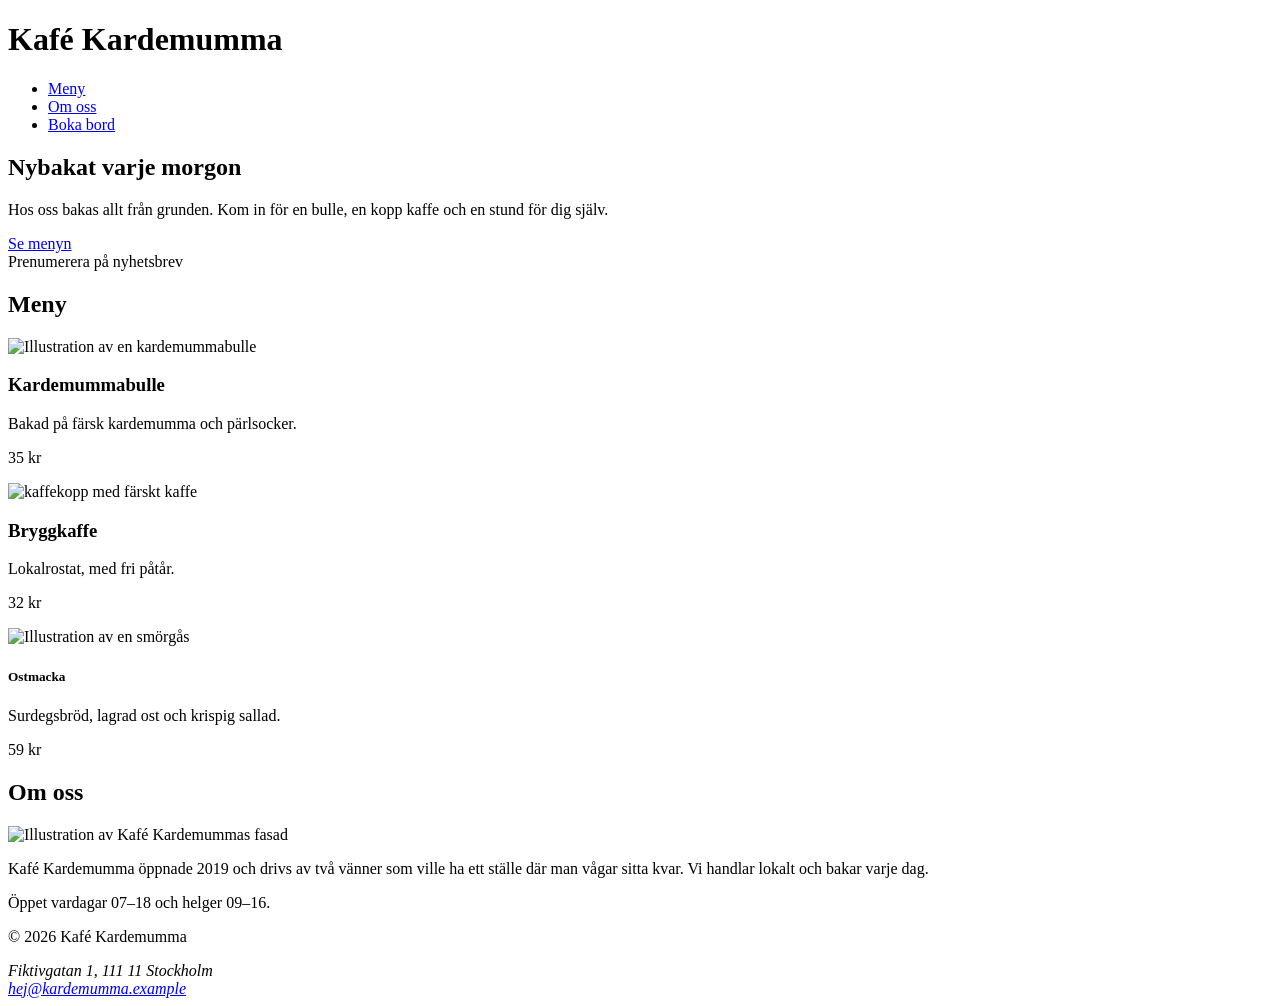
==== index.html @ 5b7b8144 "Rätta: Lägg till alt-text till kaffe.svg" ====
<!DOCTYPE html>
<html lang="sv">
<head>
  <meta charset="UTF-8">
  <meta name="viewport" content="width=device-width, initial-scale=1.0">
  <title>Kafé Kardemumma – fika i hjärtat av Stockholm</title>
  <link rel="stylesheet" href="css/variables.css">
  <link rel="stylesheet" href="css/base.css">
  <link rel="stylesheet" href="css/layout.css">
  <link rel="stylesheet" href="css/components.css">
</head>
<body>
  <header>
    <h1>Kafé Kardemumma</h1>
    <nav aria-label="Huvudmeny">
      <ul>
        <li><a href="#meny">Meny</a></li>
        <li><a href="#om-oss">Om oss</a></li>
        <li><a href="kontakt.htm">Boka bord</a></li>
      </ul>
    </nav>
  </header>

  <main>
    <section id="hero">
      <h2>Nybakat varje morgon</h2>
      <p>Hos oss bakas allt från grunden. Kom in för en bulle, en kopp kaffe och en stund för dig själv.</p>
      <a href="#meny" class="knapp">Se menyn</a>
      <div class="knapp" onclick="alert('Hej!')">Prenumerera på nyhetsbrev</div>
    </section>

    <section id="meny">
      <h2>Meny</h2>
      <div class="meny-lista">
      <article>
        <img src="images/bulle.svg" alt="Illustration av en kardemummabulle">
        <h3>Kardemummabulle</h3>
        <p>Bakad på färsk kardemumma och pärlsocker.</p>
        <p class="pris">35 kr</p>
      </article>
      <article>
        <img src="images/kaffe.svg" alt="kaffekopp med färskt kaffe">
        <h3>Bryggkaffe</h3>
        <p>Lokalrostat, med fri påtår.</p>
        <p class="pris">32 kr</p>
      </article>
      <article>
        <img src="images/smorgas.svg" alt="Illustration av en smörgås">
        <h5>Ostmacka</h5>
        <p>Surdegsbröd, lagrad ost och krispig sallad.</p>
        <p class="priss">59 kr</p>
      </article>
      </div>
    </section>

    <section id="meny">
      <h2>Om oss</h2>
      <img src="images/kafe.svg" alt="Illustration av Kafé Kardemummas fasad">
      <p>Kafé Kardemumma öppnade 2019 och drivs av två vänner som ville ha ett ställe där man vågar sitta kvar. Vi handlar lokalt och bakar varje dag.</p>
      <p>Öppet vardagar 07–18 och helger 09–16.</p>
    </section>
  </main>

  <footer>
    <p>&copy; 2026 Kafé Kardemumma</p>
    <address>
      Fiktivgatan 1, 111 11 Stockholm<br>
      <a href="mailto:hej@kardemumma.example">hej@kardemumma.example</a>
    </address>
  </footer>
</body>
</html>
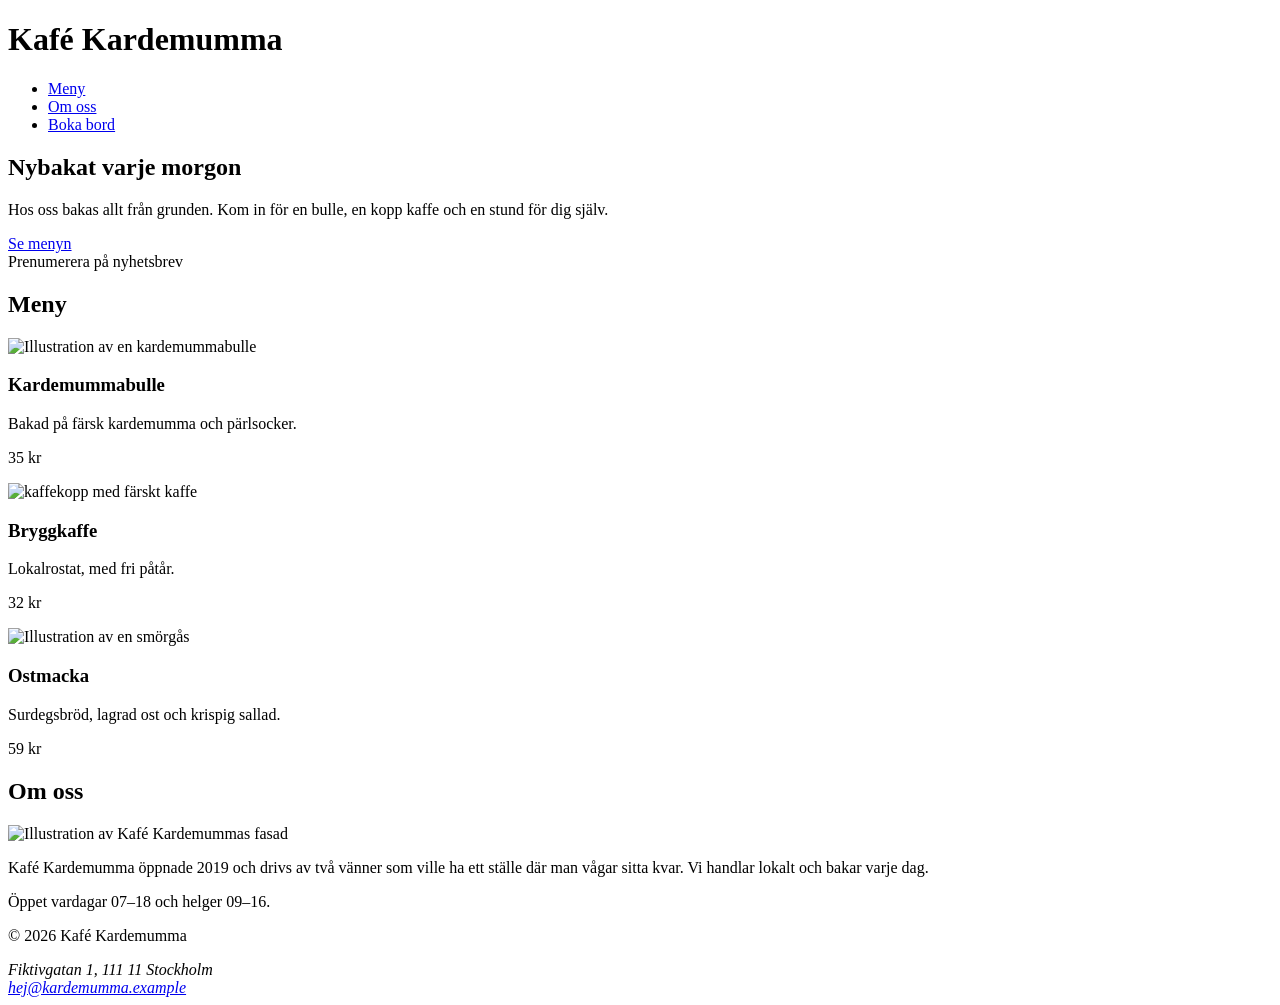
==== commit 02c6020e: "Rätta: ha inte <h5> efter <h3>. Ändra till <h3>" ====
--- a/index.html
+++ b/index.html
@@ -46,14 +46,14 @@
       </article>
       <article>
         <img src="images/smorgas.svg" alt="Illustration av en smörgås">
-        <h5>Ostmacka</h5>
+        <h3>Ostmacka</h3>
         <p>Surdegsbröd, lagrad ost och krispig sallad.</p>
         <p class="priss">59 kr</p>
       </article>
       </div>
     </section>
 
-    <section id="meny">
+    <section id="om-oss">
       <h2>Om oss</h2>
       <img src="images/kafe.svg" alt="Illustration av Kafé Kardemummas fasad">
       <p>Kafé Kardemumma öppnade 2019 och drivs av två vänner som ville ha ett ställe där man vågar sitta kvar. Vi handlar lokalt och bakar varje dag.</p>
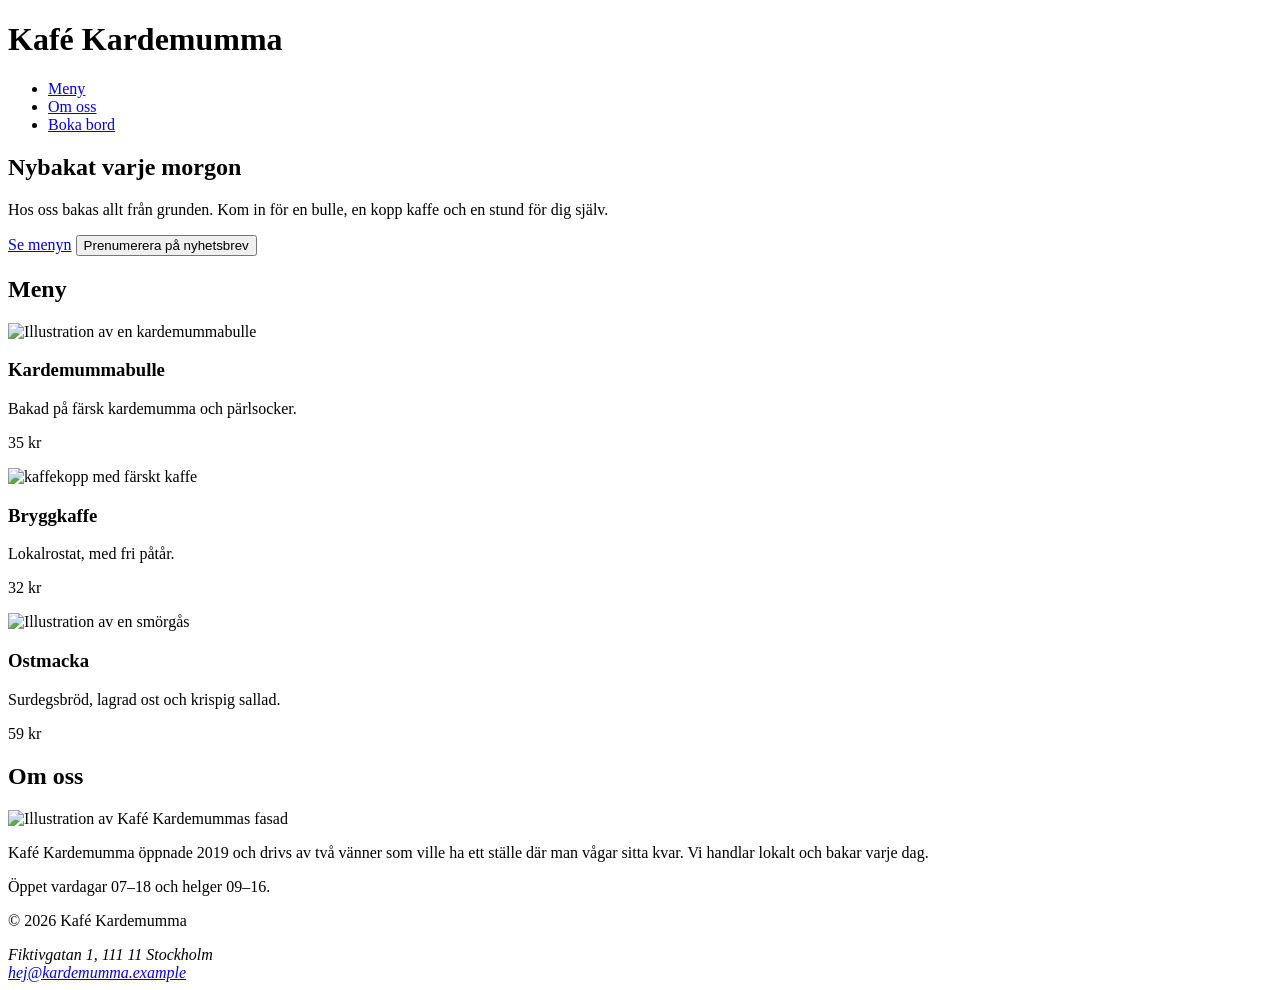
==== commit f5ddd06a: "Rätta: ändra från <div> till riktig <button> i hero" ====
--- a/index.html
+++ b/index.html
@@ -16,7 +16,7 @@
       <ul>
         <li><a href="#meny">Meny</a></li>
         <li><a href="#om-oss">Om oss</a></li>
-        <li><a href="kontakt.htm">Boka bord</a></li>
+        <li><a href="kontakt.html">Boka bord</a></li>
       </ul>
     </nav>
   </header>
@@ -26,7 +26,7 @@
       <h2>Nybakat varje morgon</h2>
       <p>Hos oss bakas allt från grunden. Kom in för en bulle, en kopp kaffe och en stund för dig själv.</p>
       <a href="#meny" class="knapp">Se menyn</a>
-      <div class="knapp" onclick="alert('Hej!')">Prenumerera på nyhetsbrev</div>
+      <button class="knapp" onclick="alert('Hej!')">Prenumerera på nyhetsbrev</button>
     </section>
 
     <section id="meny">
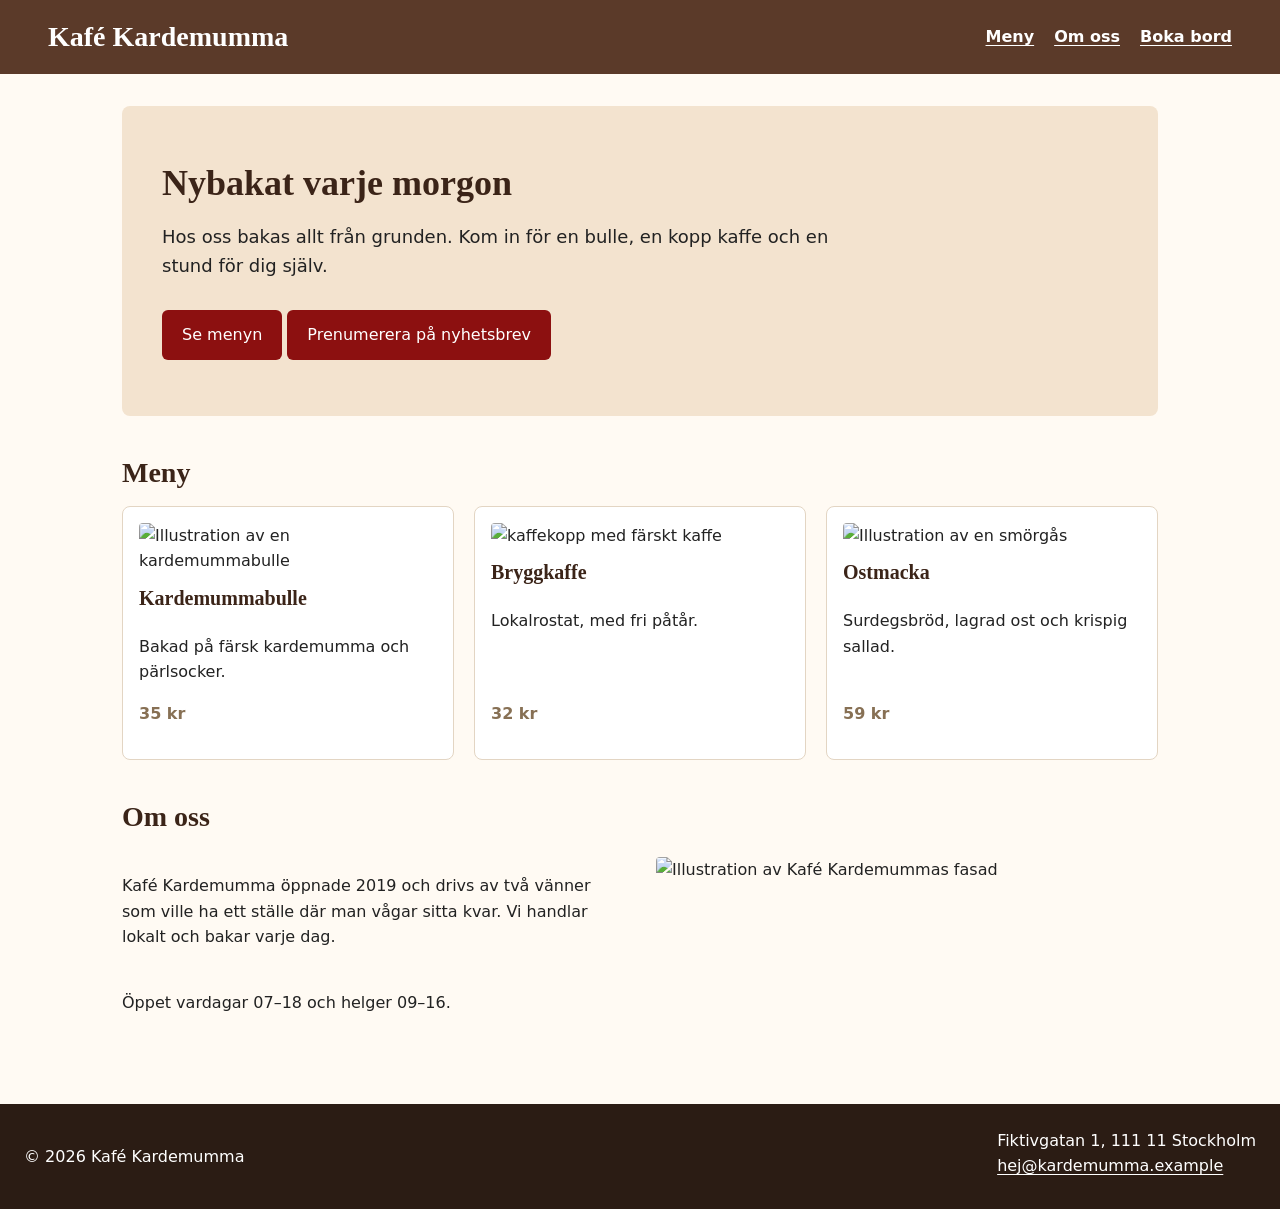
==== commit 9983679a: "Lägg till favicon och meta name='description' för att höja poäng för best practices och SEO" ====
--- a/index.html
+++ b/index.html
@@ -1,14 +1,24 @@
 <!DOCTYPE html>
 <html lang="sv">
+
 <head>
   <meta charset="UTF-8">
   <meta name="viewport" content="width=device-width, initial-scale=1.0">
   <title>Kafé Kardemumma – fika i hjärtat av Stockholm</title>
+
+  <meta name="description" content="Välkommen till Kafé Kardemumma i hjärtat av Stockholm. 
+    Njut av nybakat bröd, färska kardemummabullar och lokalrostat 
+    kaffe i en hemtrevlig miljö.">
+
+  <!-- Favicon -->
+  <link rel="icon" href="images/favicon.svg" type="image/svg+xml">
+
   <link rel="stylesheet" href="css/variables.css">
   <link rel="stylesheet" href="css/base.css">
   <link rel="stylesheet" href="css/layout.css">
   <link rel="stylesheet" href="css/components.css">
 </head>
+
 <body>
   <header>
     <h1>Kafé Kardemumma</h1>
@@ -32,31 +42,32 @@
     <section id="meny">
       <h2>Meny</h2>
       <div class="meny-lista">
-      <article>
-        <img src="images/bulle.svg" alt="Illustration av en kardemummabulle">
-        <h3>Kardemummabulle</h3>
-        <p>Bakad på färsk kardemumma och pärlsocker.</p>
-        <p class="pris">35 kr</p>
-      </article>
-      <article>
-        <img src="images/kaffe.svg" alt="kaffekopp med färskt kaffe">
-        <h3>Bryggkaffe</h3>
-        <p>Lokalrostat, med fri påtår.</p>
-        <p class="pris">32 kr</p>
-      </article>
-      <article>
-        <img src="images/smorgas.svg" alt="Illustration av en smörgås">
-        <h3>Ostmacka</h3>
-        <p>Surdegsbröd, lagrad ost och krispig sallad.</p>
-        <p class="priss">59 kr</p>
-      </article>
+        <article>
+          <img src="images/bulle.svg" alt="Illustration av en kardemummabulle">
+          <h3>Kardemummabulle</h3>
+          <p>Bakad på färsk kardemumma och pärlsocker.</p>
+          <p class="pris">35 kr</p>
+        </article>
+        <article>
+          <img src="images/kaffe.svg" alt="kaffekopp med färskt kaffe">
+          <h3>Bryggkaffe</h3>
+          <p>Lokalrostat, med fri påtår.</p>
+          <p class="pris">32 kr</p>
+        </article>
+        <article>
+          <img src="images/smorgas.svg" alt="Illustration av en smörgås">
+          <h3>Ostmacka</h3>
+          <p>Surdegsbröd, lagrad ost och krispig sallad.</p>
+          <p class="pris">59 kr</p>
+        </article>
       </div>
     </section>
 
     <section id="om-oss">
       <h2>Om oss</h2>
       <img src="images/kafe.svg" alt="Illustration av Kafé Kardemummas fasad">
-      <p>Kafé Kardemumma öppnade 2019 och drivs av två vänner som ville ha ett ställe där man vågar sitta kvar. Vi handlar lokalt och bakar varje dag.</p>
+      <p>Kafé Kardemumma öppnade 2019 och drivs av två vänner som ville ha ett ställe där man vågar sitta kvar. Vi
+        handlar lokalt och bakar varje dag.</p>
       <p>Öppet vardagar 07–18 och helger 09–16.</p>
     </section>
   </main>
@@ -69,4 +80,5 @@
     </address>
   </footer>
 </body>
-</html>
+
+</html>
--- a/css/variables.css
+++ b/css/variables.css
@@ -0,0 +1,39 @@
+/* Designtokens från Kafé Kardemummas design. Ändra här – det slår igenom överallt. */
+:root {
+  /* Färger */
+  --color-primary: #8c1010;
+  --color-primary-light: #F39595;
+  --color-primary-dark: #5e0a0a;
+  --color-brown: #5b3a29;
+  --color-brown-dark: #2b1c14;
+  --color-heading: #3b2418;
+  --color-text: #222222;
+  --color-bg: #fffaf3;
+  --color-surface: #ffffff;
+  --color-tint: #f3e3cf;
+  --color-border: #e3d5c3;
+  --color-input-border: #8a7a6a;
+  --color-focus: #1a73e8;
+  --color-price: #877054;
+
+  /* Typografi */
+  --font-body: system-ui, -apple-system, "Segoe UI", Roboto, sans-serif;
+  --font-heading: Georgia, "Times New Roman", serif;
+  --fs-base: 1rem;
+  --fs-lead: 1.125rem;
+  --fs-h3: 1.25rem;
+  --fs-h2: 1.75rem;
+  --fs-hero: 2.25rem;
+
+  /* Avstånd (8-punktsskala) */
+  --space-1: 8px;
+  --space-2: 16px;
+  --space-3: 24px;
+  --space-4: 32px;
+  --space-5: 48px;
+
+  /* Övrigt */
+  --radius: 8px;
+  --radius-sm: 6px;
+  --max-width: 1100px;
+}
--- a/css/base.css
+++ b/css/base.css
@@ -0,0 +1,60 @@
+/* Grundregler: reset, body, rubriker, länkar */
+*,
+*::before,
+*::after {
+  box-sizing: border-box;
+}
+
+body {
+  margin: 0;
+  font-family: var(--font-body);
+  font-size: var(--fs-base);
+  line-height: 1.6;
+  color: var(--color-text);
+  background-color: var(--color-bg);
+}
+
+h1,
+h2,
+h3 {
+  font-family: var(--font-heading);
+  line-height: 1.2;
+  color: var(--color-heading);
+}
+
+h2 {
+  font-size: var(--fs-h2);
+  margin: 0 0 var(--space-2);
+}
+
+h3 {
+  font-size: var(--fs-h3);
+  margin: 12px 0 var(--space-1);
+}
+
+a {
+  color: var(--color-primary);
+  text-underline-offset: 3px;
+}
+
+a:hover {
+  color: var(--color-primary-light);
+}
+
+a:focus-visible,
+button:focus-visible,
+input:focus-visible,
+select:focus-visible,
+textarea:focus-visible {
+  outline: 3px solid var(--color-focus);
+  outline-offset: 2px;
+}
+
+img {
+  max-width: 100%;
+  height: auto;
+}
+
+address {
+  font-style: normal;
+}
--- a/css/layout.css
+++ b/css/layout.css
@@ -0,0 +1,83 @@
+/* Layout: sidans stora delar. Flexbox och Grid. Mobile first. */
+header {
+  display: flex;
+  flex-wrap: wrap;
+  align-items: center;
+  justify-content: space-between;
+  gap: var(--space-1) var(--space-3);
+  background-color: var(--color-brown);
+  color: #ffffff;
+  padding: var(--space-2) var(--space-3);
+}
+
+header h1 {
+  margin: 0;
+  color: #ffffff;
+  font-size: 1.75rem;
+}
+
+nav ul {
+  display: flex;
+  gap: 20px;
+  list-style: none;
+  margin: 0;
+  padding: 0;
+}
+
+main {
+  padding: var(--space-3);
+  max-width: var(--max-width);
+  margin: 0 auto;
+}
+
+section {
+  margin-bottom: 40px;
+}
+
+.meny-lista {
+  display: grid;
+  grid-template-columns: repeat(auto-fit, minmax(240px, 1fr));
+  gap: 20px;
+}
+
+#om-oss {
+  display: grid;
+  grid-template-columns: 1fr;
+  gap: var(--space-1) var(--space-4);
+}
+
+#om-oss h2 {
+  grid-column: 1 / -1;
+}
+
+footer {
+  display: flex;
+  flex-wrap: wrap;
+  justify-content: space-between;
+  gap: var(--space-2);
+  background-color: var(--color-brown-dark);
+  color: #ffffff;
+  padding: var(--space-3);
+}
+
+@media (min-width: 600px) {
+  main {
+    padding: var(--space-4);
+  }
+}
+
+@media (min-width: 900px) {
+  header {
+    padding: 20px var(--space-5);
+  }
+
+  #om-oss {
+    grid-template-columns: 1fr 1fr;
+    align-items: start;
+  }
+
+  #om-oss img {
+    grid-row: 2 / span 2;
+    grid-column: 2;
+  }
+}
--- a/css/components.css
+++ b/css/components.css
@@ -0,0 +1,118 @@
+/* Komponenter: återanvändbara delar (nav-länkar, kort, knapp, hero, formulär) */
+nav a {
+  color: #ffffff;
+  font-weight: 600;
+}
+
+footer a {
+  color: #ffffff;
+}
+
+.knapp {
+  display: inline-block;
+  background-color: var(--color-primary);
+  color: #ffffff;
+  padding: 12px 20px;
+  border: 0;
+  border-radius: var(--radius-sm);
+  text-decoration: none;
+  font: inherit;
+  cursor: pointer;
+}
+
+.knapp:hover {
+  background-color: var(--color-primary-dark);
+  color: #ffffff;
+}
+
+/* Kort */
+article {
+  display: flex;
+  flex-direction: column;
+  background-color: var(--color-surface);
+  border: 1px solid var(--color-border);
+  border-radius: var(--radius);
+  padding: var(--space-2);
+}
+
+article img,
+#om-oss img {
+  border-radius: 4px;
+}
+
+.pris {
+  margin-top: auto;
+  font-weight: 700;
+  color: var(--color-price);
+}
+
+/* Hero */
+#hero {
+  background-color: var(--color-tint);
+  padding: var(--space-4) var(--space-3);
+  border-radius: var(--radius);
+}
+
+/* Inte så fin css, men löser problemet med spacing mellan knapparna i mobil version */
+#hero .knapp + .knapp {
+  margin-top: 12px;
+}
+
+#hero p {
+  font-size: var(--fs-lead);
+  max-width: 60ch;
+}
+
+@media (min-width: 600px) {
+  #hero {
+    padding: 56px 40px;
+  }
+
+  #hero h2 {
+    font-size: var(--fs-hero);
+  }
+}
+
+/* Formulär */
+.falt,
+.val {
+  margin-bottom: var(--space-2);
+}
+
+label {
+  display: block;
+  font-weight: 600;
+  margin-bottom: 4px;
+}
+
+.val label {
+  display: inline;
+  font-weight: 400;
+  margin-left: var(--space-1);
+}
+
+input[type="text"],
+input[type="email"],
+input[type="tel"],
+input[type="date"],
+select,
+textarea {
+  width: 100%;
+  max-width: 28rem;
+  padding: 10px 12px;
+  border: 2px solid var(--color-input-border);
+  border-radius: var(--radius-sm);
+  font: inherit;
+}
+
+fieldset {
+  border: 1px solid var(--color-border);
+  border-radius: var(--radius);
+  margin: 0 0 var(--space-2);
+  padding: 12px var(--space-2);
+}
+
+legend {
+  font-weight: 700;
+  padding: 0 var(--space-1);
+}
